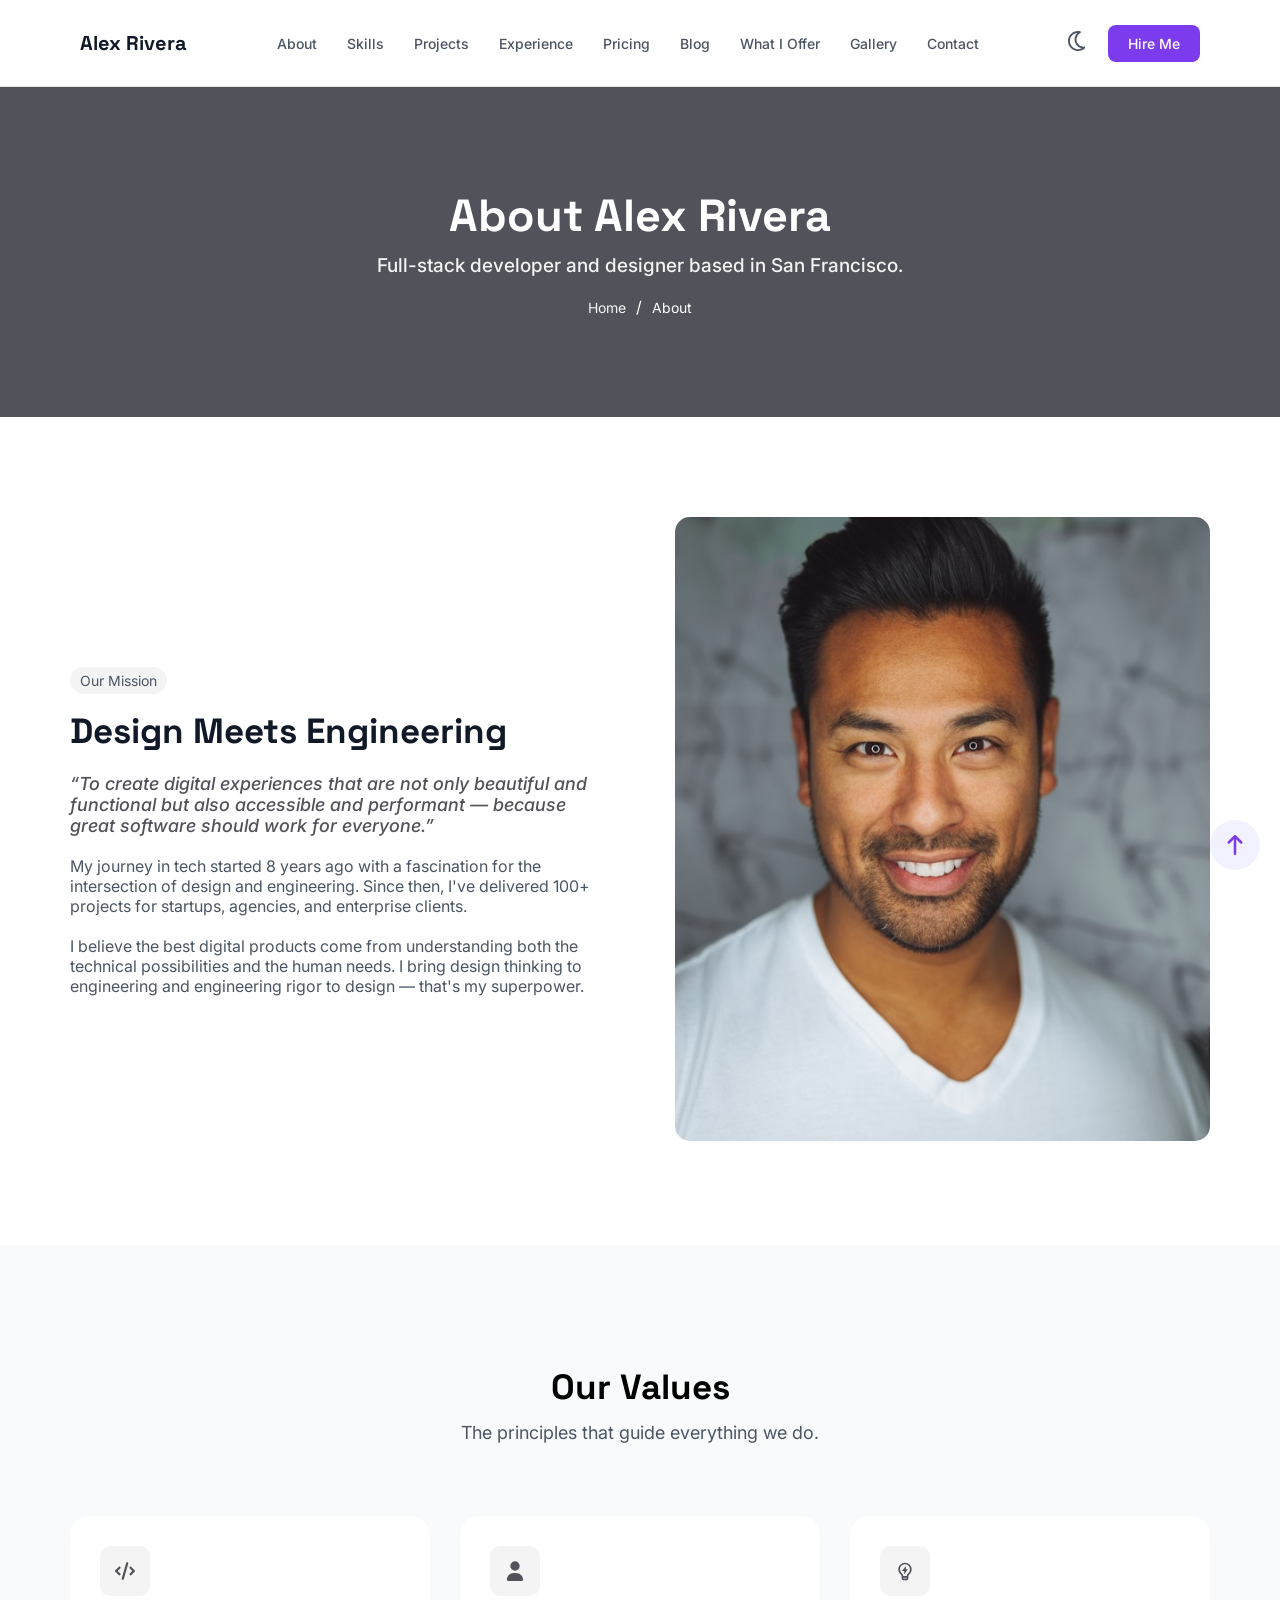
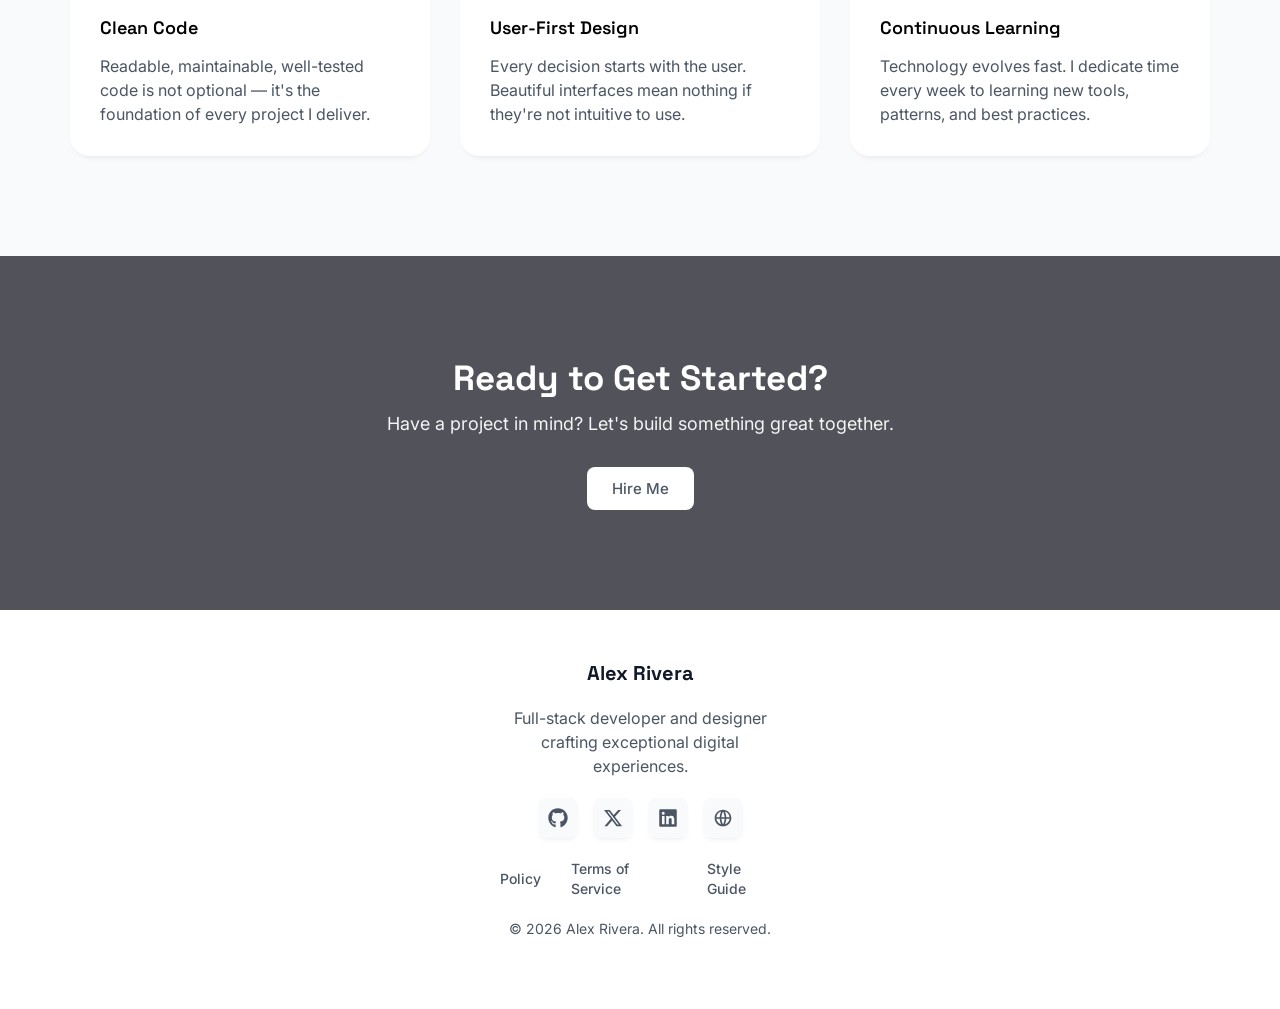
==== about.html @ 0b97845f "Uploading my first website" ====
<!DOCTYPE html>
<html lang="en">

<head>
    <meta charset="UTF-8">
    <meta name="viewport" content="width=device-width, initial-scale=1.0">

    <!-- layout-->
    <link rel="stylesheet" href="./CSS/layout.css">

    <!-- main -->
    <link rel="stylesheet" href="./CSS/main.css">

    <!-- about -->
    <link rel="stylesheet" href="./CSS/about.css">

    <title>About | Alex Rivera</title>
</head>

<body>
    <!-- header-section -->
    <div class="header">
        <nav class="navbar">
            <a href="#" class="nav-brand">Alex Rivera</a>
    
            <ul class="nav-menu">
                <li><a href="about.html">About</a></li>
                <li><a href="index.html #skills">Skills</a></li>
                <li><a href="index.html #projects">Projects</a></li>
                <li><a href="index.html #experience">Experience</a></li>
                <li><a href="pricing.html">Pricing</a></li>
                <li><a href="blog.html">Blog</a></li>
                <li><a href="service.html">What I Offer</a></li>
                <li><a href="gallery.html">Gallery</a></li>
                <li><a href="contact.html">Contact</a></li>
            </ul>
    
            <div class="theme-col">
                <div class="background-theme">
                    <span><svg fill="currentcolor" xmlns="http://www.w3.org/2000/svg" viewBox="0 0 512 512">
                            <path
                                d="M239.3 48.7c-107.1 8.5-191.3 98.1-191.3 207.3 0 114.9 93.1 208 208 208 33.3 0 64.7-7.8 92.6-21.7-103.4-23.4-180.6-115.8-180.6-226.3 0-65.8 27.4-125.1 71.3-167.3zM0 256c0-141.4 114.6-256 256-256 19.4 0 38.4 2.2 56.7 6.3 9.9 2.2 17.3 10.5 18.5 20.5s-4 19.8-13.1 24.4c-60.6 30.2-102.1 92.7-102.1 164.8 0 101.6 82.4 184 184 184 5 0 9.9-.2 14.8-.6 10.1-.8 19.6 4.8 23.8 14.1s2 20.1-5.3 27.1C387.3 484.8 324.8 512 256 512 114.6 512 0 397.4 0 256z" />
                        </svg></span>
                </div>
    
                <span><a href="index.html #hire me" class="cta-btn">Hire Me</a></span>
    
                <!-- navigation-btn -->
                <!-- checkbox -->
                <input type="checkbox" id="nav-toggle" class="nav-toggle">
                <!-- toggle-btn -->
                <label for="nav-toggle" class="nav-toggle-btn">
                    <span></span>
                    <span></span>
                    <span></span>
                </label>
                <!-- end -->
            </div>
    
        </nav>
    </div>
    <!-- end -->

    <!-- back-to-top -->
    <div class="back-to-top" id="back-to-top">
        <a href="" class="arrow-up"><svg fill="currentcolor" xmlns="http://www.w3.org/2000/svg" viewBox="0 0 384 512">
                <path
                    d="M214.6 9.4c-12.5-12.5-32.8-12.5-45.3 0l-160 160c-12.5 12.5-12.5 32.8 0 45.3s32.8 12.5 45.3 0L160 109.3 160 480c0 17.7 14.3 32 32 32s32-14.3 32-32l0-370.7 105.4 105.4c12.5 12.5 32.8 12.5 45.3 0s12.5-32.8 0-45.3l-160-160z" />
            </svg></a>
    </div>
    <!-- end -->

    <!-- about-hero -->
    <section class="about-hero">
        <h1>About Alex Rivera</h1>

        <p>Full-stack developer and designer based in San Francisco.</p>

        <nav>
            <ul>
                <li><a href="index.html" class="nav-link">home</a></li>
                <span>/</span>
                <li>about</li>
            </ul>
        </nav>
    </section>
    <!-- end -->

    <!-- about-mission -->
    <section class="about-mission">
        <div class="about-mission-row">
            <div class="about-mission-col">
                <h4>Our Mission</h4>
                <h2>Design Meets Engineering</h2>

                <em>“To create digital experiences that are not only beautiful and functional but also accessible and
                    performant — because great software should work for everyone.”</em>

                <p>My journey in tech started 8 years ago with a fascination for the intersection of design and
                    engineering. Since then,
                    I've delivered 100+ projects for startups, agencies, and enterprise clients.</p>

                <p>I believe the best digital products come from understanding both the technical possibilities and the
                    human needs. I
                    bring design thinking to engineering and engineering rigor to design — that's my superpower.</p>
            </div>

            <div class="about-mission-col">
                <div class="avatar">
                    <img src="./images/photo-1507003211169-0a1dd7228f2d.jpg" alt="">
                </div>
            </div>
        </div>
    </section>
    <!-- end -->

    <!-- about-values -->
    <section class="about-values">
        <div class="heading">
            <h2>Our Values</h2>
            <p>The principles that guide everything we do.</p>
        </div>

        <div class="about-values-row">
            <div class="values-card">
                <span class="values-icon"><svg fill="currentcolor" xmlns="http://www.w3.org/2000/svg"
                        viewBox="0 0 576 512">
                        <path
                            d="M360.8 1.2c-17-4.9-34.7 5-39.6 22l-128 448c-4.9 17 5 34.7 22 39.6s34.7-5 39.6-22l128-448c4.9-17-5-34.7-22-39.6zm64.6 136.1c-12.5 12.5-12.5 32.8 0 45.3l73.4 73.4-73.4 73.4c-12.5 12.5-12.5 32.8 0 45.3s32.8 12.5 45.3 0l96-96c12.5-12.5 12.5-32.8 0-45.3l-96-96c-12.5-12.5-32.8-12.5-45.3 0zm-274.7 0c-12.5-12.5-32.8-12.5-45.3 0l-96 96c-12.5 12.5-12.5 32.8 0 45.3l96 96c12.5 12.5 32.8 12.5 45.3 0s12.5-32.8 0-45.3L77.3 256 150.6 182.6c12.5-12.5 12.5-32.8 0-45.3z" />
                    </svg></span>

                <h3>Clean Code</h3>
                <p>Readable, maintainable, well-tested code is not optional — it's the foundation of every project I
                    deliver.</p>
            </div>

            <div class="values-card">
                <span class="values-icon"><svg fill="currentcolor" xmlns="http://www.w3.org/2000/svg"
                        viewBox="0 0 448 512">
                        <path
                            d="M224 248a120 120 0 1 0 0-240 120 120 0 1 0 0 240zm-29.7 56C95.8 304 16 383.8 16 482.3 16 498.7 29.3 512 45.7 512l356.6 0c16.4 0 29.7-13.3 29.7-29.7 0-98.5-79.8-178.3-178.3-178.3l-59.4 0z" />
                    </svg></span>

                <h3>User-First Design</h3>
                <p>Every decision starts with the user. Beautiful interfaces mean nothing if they're not intuitive to
                    use.</p>
            </div>

            <div class="values-card">
                <span class="values-icon"><svg xmlns="http://www.w3.org/2000/svg" viewBox="0 0 24 24"
                        fill="currentColor">
                        <path
                            d="M9.97308 18H14.0269C14.1589 16.7984 14.7721 15.8065 15.7676 14.7226C15.8797 14.6006 16.5988 13.8564 16.6841 13.7501C17.5318 12.6931 18 11.385 18 10C18 6.68629 15.3137 4 12 4C8.68629 4 6 6.68629 6 10C6 11.3843 6.46774 12.6917 7.31462 13.7484C7.40004 13.855 8.12081 14.6012 8.23154 14.7218C9.22766 15.8064 9.84103 16.7984 9.97308 18ZM14 20H10V21H14V20ZM5.75395 14.9992C4.65645 13.6297 4 11.8915 4 10C4 5.58172 7.58172 2 12 2C16.4183 2 20 5.58172 20 10C20 11.8925 19.3428 13.6315 18.2443 15.0014C17.624 15.7748 16 17 16 18.5V21C16 22.1046 15.1046 23 14 23H10C8.89543 23 8 22.1046 8 21V18.5C8 17 6.37458 15.7736 5.75395 14.9992ZM13 10.0048H15.5L11 16.0048V12.0048H8.5L13 6V10.0048Z">
                        </path>
                    </svg></span>

                <h3>Continuous Learning</h3>
                <p>Technology evolves fast. I dedicate time every week to learning new tools, patterns, and best
                    practices.</p>
            </div>
        </div>
    </section>
    <!-- end -->

    <!-- about_hire-me -->
    <section class="about_hire-me">
        <div class="heading">
            <h2>Ready to Get Started?</h2>
            <p>Have a project in mind? Let's build something great together.</p>
        </div>

        <span><a href="index.html #hire me" class="cta-btn">hire me</a></span>

    </section>
    <!-- end -->

    <!-- footer -->
    <footer>
        <span><a href="#" class="footer-name">Alex Rivera</a></span>
        <p>Full-stack developer and designer crafting exceptional digital experiences.</p>
        <div class="footer-row">
            <span><a href="#" class="footer-socials"><svg fill="currentcolor" xmlns="http://www.w3.org/2000/svg"
                        viewBox="0 0 512 512">
                        <path
                            d="M173.9 397.4c0 2-2.3 3.6-5.2 3.6-3.3 .3-5.6-1.3-5.6-3.6 0-2 2.3-3.6 5.2-3.6 3-.3 5.6 1.3 5.6 3.6zm-31.1-4.5c-.7 2 1.3 4.3 4.3 4.9 2.6 1 5.6 0 6.2-2s-1.3-4.3-4.3-5.2c-2.6-.7-5.5 .3-6.2 2.3zm44.2-1.7c-2.9 .7-4.9 2.6-4.6 4.9 .3 2 2.9 3.3 5.9 2.6 2.9-.7 4.9-2.6 4.6-4.6-.3-1.9-3-3.2-5.9-2.9zM252.8 8c-138.7 0-244.8 105.3-244.8 244 0 110.9 69.8 205.8 169.5 239.2 12.8 2.3 17.3-5.6 17.3-12.1 0-6.2-.3-40.4-.3-61.4 0 0-70 15-84.7-29.8 0 0-11.4-29.1-27.8-36.6 0 0-22.9-15.7 1.6-15.4 0 0 24.9 2 38.6 25.8 21.9 38.6 58.6 27.5 72.9 20.9 2.3-16 8.8-27.1 16-33.7-55.9-6.2-112.3-14.3-112.3-110.5 0-27.5 7.6-41.3 23.6-58.9-2.6-6.5-11.1-33.3 2.6-67.9 20.9-6.5 69 27 69 27 20-5.6 41.5-8.5 62.8-8.5s42.8 2.9 62.8 8.5c0 0 48.1-33.6 69-27 13.7 34.7 5.2 61.4 2.6 67.9 16 17.7 25.8 31.5 25.8 58.9 0 96.5-58.9 104.2-114.8 110.5 9.2 7.9 17 22.9 17 46.4 0 33.7-.3 75.4-.3 83.6 0 6.5 4.6 14.4 17.3 12.1 100-33.2 167.8-128.1 167.8-239 0-138.7-112.5-244-251.2-244zM105.2 352.9c-1.3 1-1 3.3 .7 5.2 1.6 1.6 3.9 2.3 5.2 1 1.3-1 1-3.3-.7-5.2-1.6-1.6-3.9-2.3-5.2-1zm-10.8-8.1c-.7 1.3 .3 2.9 2.3 3.9 1.6 1 3.6 .7 4.3-.7 .7-1.3-.3-2.9-2.3-3.9-2-.6-3.6-.3-4.3 .7zm32.4 35.6c-1.6 1.3-1 4.3 1.3 6.2 2.3 2.3 5.2 2.6 6.5 1 1.3-1.3 .7-4.3-1.3-6.2-2.2-2.3-5.2-2.6-6.5-1zm-11.4-14.7c-1.6 1-1.6 3.6 0 5.9s4.3 3.3 5.6 2.3c1.6-1.3 1.6-3.9 0-6.2-1.4-2.3-4-3.3-5.6-2z" />
                    </svg></a></span>

            <span><a href="#" class="footer-socials"><svg fill="currentcolor" xmlns="http://www.w3.org/2000/svg"
                        viewBox="0 0 448 512">
                        <path
                            d="M357.2 48L427.8 48 273.6 224.2 455 464 313 464 201.7 318.6 74.5 464 3.8 464 168.7 275.5-5.2 48 140.4 48 240.9 180.9 357.2 48zM332.4 421.8l39.1 0-252.4-333.8-42 0 255.3 333.8z" />
                    </svg></a></span>

            <span><a href="#" class="footer-socials"><svg fill="currentcolor" xmlns="http://www.w3.org/2000/svg"
                        viewBox="0 0 448 512">
                        <path
                            d="M416 32L31.9 32C14.3 32 0 46.5 0 64.3L0 447.7C0 465.5 14.3 480 31.9 480L416 480c17.6 0 32-14.5 32-32.3l0-383.4C448 46.5 433.6 32 416 32zM135.4 416l-66.4 0 0-213.8 66.5 0 0 213.8-.1 0zM102.2 96a38.5 38.5 0 1 1 0 77 38.5 38.5 0 1 1 0-77zM384.3 416l-66.4 0 0-104c0-24.8-.5-56.7-34.5-56.7-34.6 0-39.9 27-39.9 54.9l0 105.8-66.4 0 0-213.8 63.7 0 0 29.2 .9 0c8.9-16.8 30.6-34.5 62.9-34.5 67.2 0 79.7 44.3 79.7 101.9l0 117.2z" />
                    </svg></a></span>

            <span><a href="#" class="footer-socials"><svg xmlns="http://www.w3.org/2000/svg" viewBox="0 0 24 24"
                        fill="currentColor">
                        <path
                            d="M12 22C6.47715 22 2 17.5228 2 12C2 6.47715 6.47715 2 12 2C17.5228 2 22 6.47715 22 12C22 17.5228 17.5228 22 12 22ZM9.71002 19.6674C8.74743 17.6259 8.15732 15.3742 8.02731 13H4.06189C4.458 16.1765 6.71639 18.7747 9.71002 19.6674ZM10.0307 13C10.1811 15.4388 10.8778 17.7297 12 19.752C13.1222 17.7297 13.8189 15.4388 13.9693 13H10.0307ZM19.9381 13H15.9727C15.8427 15.3742 15.2526 17.6259 14.29 19.6674C17.2836 18.7747 19.542 16.1765 19.9381 13ZM4.06189 11H8.02731C8.15732 8.62577 8.74743 6.37407 9.71002 4.33256C6.71639 5.22533 4.458 7.8235 4.06189 11ZM10.0307 11H13.9693C13.8189 8.56122 13.1222 6.27025 12 4.24799C10.8778 6.27025 10.1811 8.56122 10.0307 11ZM14.29 4.33256C15.2526 6.37407 15.8427 8.62577 15.9727 11H19.9381C19.542 7.8235 17.2836 5.22533 14.29 4.33256Z">
                        </path>
                    </svg></a></span>
        </div>

        <div class="footer-nav">
            <span><a href="#" class="nav-link">Policy</a></span>
            <span><a href="#" class="nav-link">Terms of Service</a></span>
            <span><a href="#" class="nav-link">Style Guide</a></span>
        </div>

        <p class="copywright">
            © 2026 Alex Rivera. All rights reserved.
        </p>
    </footer>
    <!-- end -->
</body>

</html>
---- CSS/layout.css ----
/* header */
.header {
    position: sticky;
    top: 0;
    left: 0;
    z-index: 999;
}

.navbar {
    display: flex;
    align-items: center;
    justify-content: space-between;
    padding: 30px 80px;
    background: #fff;
    border-bottom: 1px solid rgb(228, 225, 225);
    position: relative;
}

.navbar .nav-brand {
    font-size: 20px;
    color: var(--black);
    font-weight: 700;
    font-family: var(--space-grotesk);
}

.navbar .nav-menu {
    display: flex;
    align-items: center;
    gap: 30px;
}

.navbar .nav-menu a {
    font-size: 14px;
    color: var(--primary-color);
    font-weight: 500;
}

.theme-col {
    display: flex;
    align-items: center;
    gap: 20px;
}

.theme-col .background-theme {
    color: var(--primary-color);
}

.theme-col .cta-btn {
    padding: 10px 20px;
    font-size: 14px;
    font-weight: 500;
    background: var(--secondary-color);
    border-radius: 8px;
    color: #fff;
}

.nav-toggle {
    position: absolute;
    opacity: 0;
    pointer-events: none;
}

.nav-toggle-btn {
    display: none;
    flex-direction: column;
    gap: 5px;
    padding: 4px;
}

.nav-toggle-btn span {
    display: block;
    width: 20px;
    height: 2px;
    background: #000000;
    border-radius: 2px;
    transition: 1s ease;
}

/* mobiles */
@media (max-width: 1024px) {
    .navbar {
        padding: 30px;
    }

    .navbar .nav-menu {
        gap: 20px;
    }
}

@media (max-width: 768px) {

    .navbar {
        padding: 30px;
    }

    .nav-toggle-btn {
        display: flex;
    }

    .navbar .nav-menu {
        position: absolute;
        top: 100%;
        left: 0;
        width: 100%;
        background: #141413;
        flex-direction: column;
        align-items: flex-start;
        max-height: 0;
        gap: 2px;
        display: none;
        transition: max-height 0.3s ease;
    }


    .nav-menu a {
        color: #fff;
        text-align: left;
        display: block;
        padding: 10px;
    }

    .nav-toggle:checked~.nav-toggle-btn span {
        background: red;
    }

    .nav-toggle:checked~.nav-toggle-btn span:nth-child(1) {
        transform: rotate(45deg) translate(5px, 5px);
    }

    .nav-toggle:checked~.nav-toggle-btn span:nth-child(2) {
        opacity: 0;

    }

    .nav-toggle:checked~.nav-toggle-btn span:nth-child(3) {
        transform: rotate(-45deg) translate(5px, -5px);
    }
}

@media (max-width: 425px) {
    .navbar {
        padding: 30px 16px;
    }

    .theme-col {
        gap: 7px;
    }

    .theme-col .cta-btn {
        display: none;
    }
}

/* end */
.back-to-top {

    svg {
        width: 20px;
        height: 20px;
    }

    .arrow-up {
        width: 50px;
        height: 50px;
        background: #7c73ff1a;
        color: var(--secondary-color);
        display: flex;
        align-items: center;
        justify-content: center;
        /* padding: 10px; */
        border-radius: 50%;
        position: fixed;
        bottom: 30px;
        right: 20px;
        z-index: 1;
        scroll-behavior: smooth;
    }
}

/* end */

/* footer */
footer {
    padding: 50px 500px;
    display: flex;
    align-items: center;
    justify-content: center;
    flex-direction: column;
}

footer .footer-name {
    font-size: 20px;
    font-weight: 700;
    color: var(--black);
    text-decoration: none;
    font-family: var(--space-grotesk);
    display: block;
    padding-bottom: 20px;
}

footer p {
    font-size: 16px;
    line-height: 1.5;
    padding-bottom: 20px;
    color: var(--primary-color);
    font-weight: 400;
    text-align: center;
}

.footer-row {
    display: flex;
    align-items: center;
    gap: 15px;
}

.footer-row .footer-socials {
    display: inline-block;
    width: 40px;
    height: 40px;
    background: var(--light-background);
    box-shadow: var(--tw-shadow-color);
    border-radius: 8px;
    display: flex;
    align-items: center;
    justify-content: center;
    transition: 0.5s;
    color: var(--primary-color);
    transition: 0.5s ease;
}

footer .footer-socials:hover {
    background: #7c73ff1a;
    color: var(--secondary-color);
}

.footer-nav {
    padding: 20px 0px;
    display: flex;
    align-items: center;
    gap: 30px;
}

.footer-nav .nav-link {
    text-decoration: none;
    color: var(--primary-color);
    font-size: 14px;
    font-weight: 500;
    transition: 0.5s;
}

.footer-nav .nav-link:hover {
    color: var(--black);
}

footer .copywright {
    text-align: center;
    font-size: 14px;
    color: var(--primary-color);
}

/* MOBILE RESPONSIVE */
@media (max-width: 1024px) {
    footer {
        padding: 50px 30px;
    }

    footer p {
        width: 40%;
    }
}

@media (max-width: 768px) {
    footer {
        padding: 50px 30px;
    }

    footer p {
        width: 50%;
    }
}

@media (max-width: 425px) {
    footer {
        padding: 30px 16px;
    }

    footer p {
        width: 100%;
    }

    .footer-nav .nav-link {
        font-size: 12px;
    }
}

/* end */
---- CSS/main.css ----
/*inter-Grotesk-fonts  */
@import url('https://fonts.googleapis.com/css2?family=Inter:ital,opsz,wght@0,14..32,100..900;1,14..32,100..900&family=Space+Grotesk:wght@300..700&display=swap');

:root {
    --black: #111827;
    --white: #fff;
    --light-color: #f4f4f5;
    --light-background: #f9fafb;
    --gray-white:#E5E7EB;
    --primary-color: #4b5563;
    --secondary-color: #7c3bed;
    --secondary-lg-color: #ab7aff;
    --dark-bg-col: #6418e7;
    --tw-shadow-color: 0 4px 6px -4px #0000001a;
    --size-md: 20px;
    --size-sm: 10px;
    --color-blue-700: #452ccf;
    --space-grotesk: "Space grotesk", system-ui, sans-serif;
    --background: #52525b;
}

* {
    padding: 0;
    margin: 0;
    box-sizing: border-box;
    font-family: "inter", system-ui, sans-serif;
    /* font-family: "Space grotesk",system-ui, sans-serif;  */

}

html {
    scroll-behavior: smooth;
}

.heading {
    padding-top: 100px;
    text-align: center;
}

.heading em {
    font-style: normal;
    color: var(--secondary-color);
    padding: 6px 12px;
    font-size: 14px;
    font-weight: 500;
    border-radius: 15px;
    background: #3609ff18;
    display: inline-block;
    margin-bottom: 15px;
    font-family: var(--space-grotesk);
}

.heading h2 {
    font-size: 35px;
    font-weight: 900;
    margin-bottom: 10px;
    font-family: var(--space-grotesk);
}

.heading p {
    font-size: 18px;
    color: var(--primary-color);
    line-height: 1.5;
    font-weight: 400;
}

@media (max-width: 320px) {
    .heading h2{
        font-size: 30px;
    }
}

svg {
    width: 20px;
    height: 20px;
}

section {
    padding: 0px 70px 100px;
}

a{
    text-decoration: none;
}

li{
    list-style-type: none;
}
---- CSS/about.css ----
/* about-hero */
.about-hero {
    padding-top: 100px;
    display: flex;
    align-items: center;
    justify-content: center;
    flex-direction: column;
    width: 100%;
    height: auto;
    background: var(--background);
}

.about-hero h1 {
    color: var(--white);
    font-size: 45px;
    font-weight: 800;
    padding-bottom: 10px;
    font-family: var(--space-grotesk);
}

.about-hero p {
    color: var(--light-color);
    font-size: 19px;
    font-weight: 500;
    padding-bottom: 20px;
}

.about-hero nav ul {
    display: flex;
    align-items: center;
    gap: 10px;
    list-style: none;
    color: var(--white);
}

.about-hero nav li {
    text-transform: capitalize;
    font-size: 14px;
}

.about-hero .nav-link {
    text-decoration: none;
    color: var(--light-color);
    transition: 0.5s;
}

.about-hero .nav-link:hover {
    color: var(--white);
}

/* MOBILE RESPONSIVE */
@media (max-width:425px) {
.about-hero {
        padding: 100px 16px;
    }

    .about-hero h1 {
        font-size: 30px;
    }

    .about-hero p{
        font-size: 17px;
        text-align: center;
    }
}

/* end */

.about-mission {
    padding: 100px 70px;
}

.about-mission-row {
    display: grid;
    grid-template-columns: 1fr 1fr;
    gap: 70px;
}

.about-mission-col:first-child {
    padding-top: 150px;
}

.about-mission-col h4 {
    display: block;
    margin-bottom: 15px;
    width: fit-content;
    font-weight: 400;
    color: var(--primary-color);
    padding: 5px 10px;
    border-radius: 15px;
    font-size: 14px;
    background: var(--light-color);
}

.about-mission-col h2 {
    padding-bottom: 20px;
    width: fit-content;
    font-weight: 800;
    color: var(--black);
    text-transform: capitalize;
    font-family: var(--space-grotesk);
    font-size: 35px;
}

.about-mission-col em {
    display: block;
    padding-bottom: 20px;
    font-weight: 500;
    color: var(--background);
    font-family: "inter", system-ui, sans-serif;
    font-size: 18px;
}

.about-mission-col p {
    padding-bottom: 20px;
    font-weight: 400;
    color: var(--primary-color);
    font-size: 16px;
}

.about-mission-col .avatar img {
    max-width: 100%;
    height: auto;
    border-radius: 15px;
}


/* MOBILE RESPONSIVE */
@media (max-width: 1024px) {
    .about-mission {
        padding: 100px 30px;
    }

    .about-mission-col:first-child {
        padding-top: 50px;
    }
}

@media (max-width:768px) {
    .about-mission {
        padding: 100px 20px;
    }

    .about-mission-row {
        grid-template-columns: 1fr;
    }

    .about-mission-col .avatar img {
        width: 100%;
    }
}

/* end */

/* about-values */
.about-values {
    background: var(--light-background);
    padding: 20px 70px 100px;
}

.about-values-row {
    padding-top: 70px;
    display: grid;
    grid-template-columns: repeat(3, 1fr);
    gap: 30px;
}

.values-card {
    background: var(--white);
    padding: 30px;
    border-radius: 20px;
    box-shadow: var(--tw-shadow-color);
}

.values-card .values-icon {
    margin-bottom: 20px;
    width: 50px;
    height: 50px;
    border-radius: 10px;
    background: var(--light-color);
    color: var(--background);
    display: flex;
    align-items: center;
    justify-content: center;

}

.values-card h3 {
    padding-bottom: 15px;
    font-size: 18px;
    font-family: var(--space-grotesk);
    font-weight: 600;
}

.values-card p {
    line-height: 1.5;
    color: var(--primary-color);
}

/* MOBILE RESPONSIVE */
@media (max-width:768px) {
    .about-values {
        padding: 20px 20px 100px;
    }
}

@media (max-width:425px) {
    .about-values {
        padding: 20px 16px 100px;
    }

    .about-values-row {
        grid-template-columns: 1fr;
    }
}

/* end */

/* about_hire-me */
.about_hire-me {
    background: var(--background);
    display: flex;
    align-items: center;
    justify-content: center;
    flex-direction: column;
}

.about_hire-me .heading {
    padding-bottom: 30px;

    h2 {
        color: var(--white);
    }

    p {
        color: var(--light-color);
    }
}

.about_hire-me .cta-btn {
    display: block;
    text-decoration: none;
    text-transform: capitalize;
    font-size: 15px;
    font-weight: 500;
    padding: 12px 25px;
    border-radius: 8px;
    background: var(--white);
    color: var(--primary-color);
    transition: 0.5s;
}

.about_hire-me .cta-btn:hover {
    background: var(--light-color);
}

/* MOBILE RESPONSIVE */
@media (max-width: 425px) {
    .about_hire-me {
        padding: 70px 16px;
    }

    .about_hire-me .heading {
        padding-top: 0px;
    }
}

/* end */
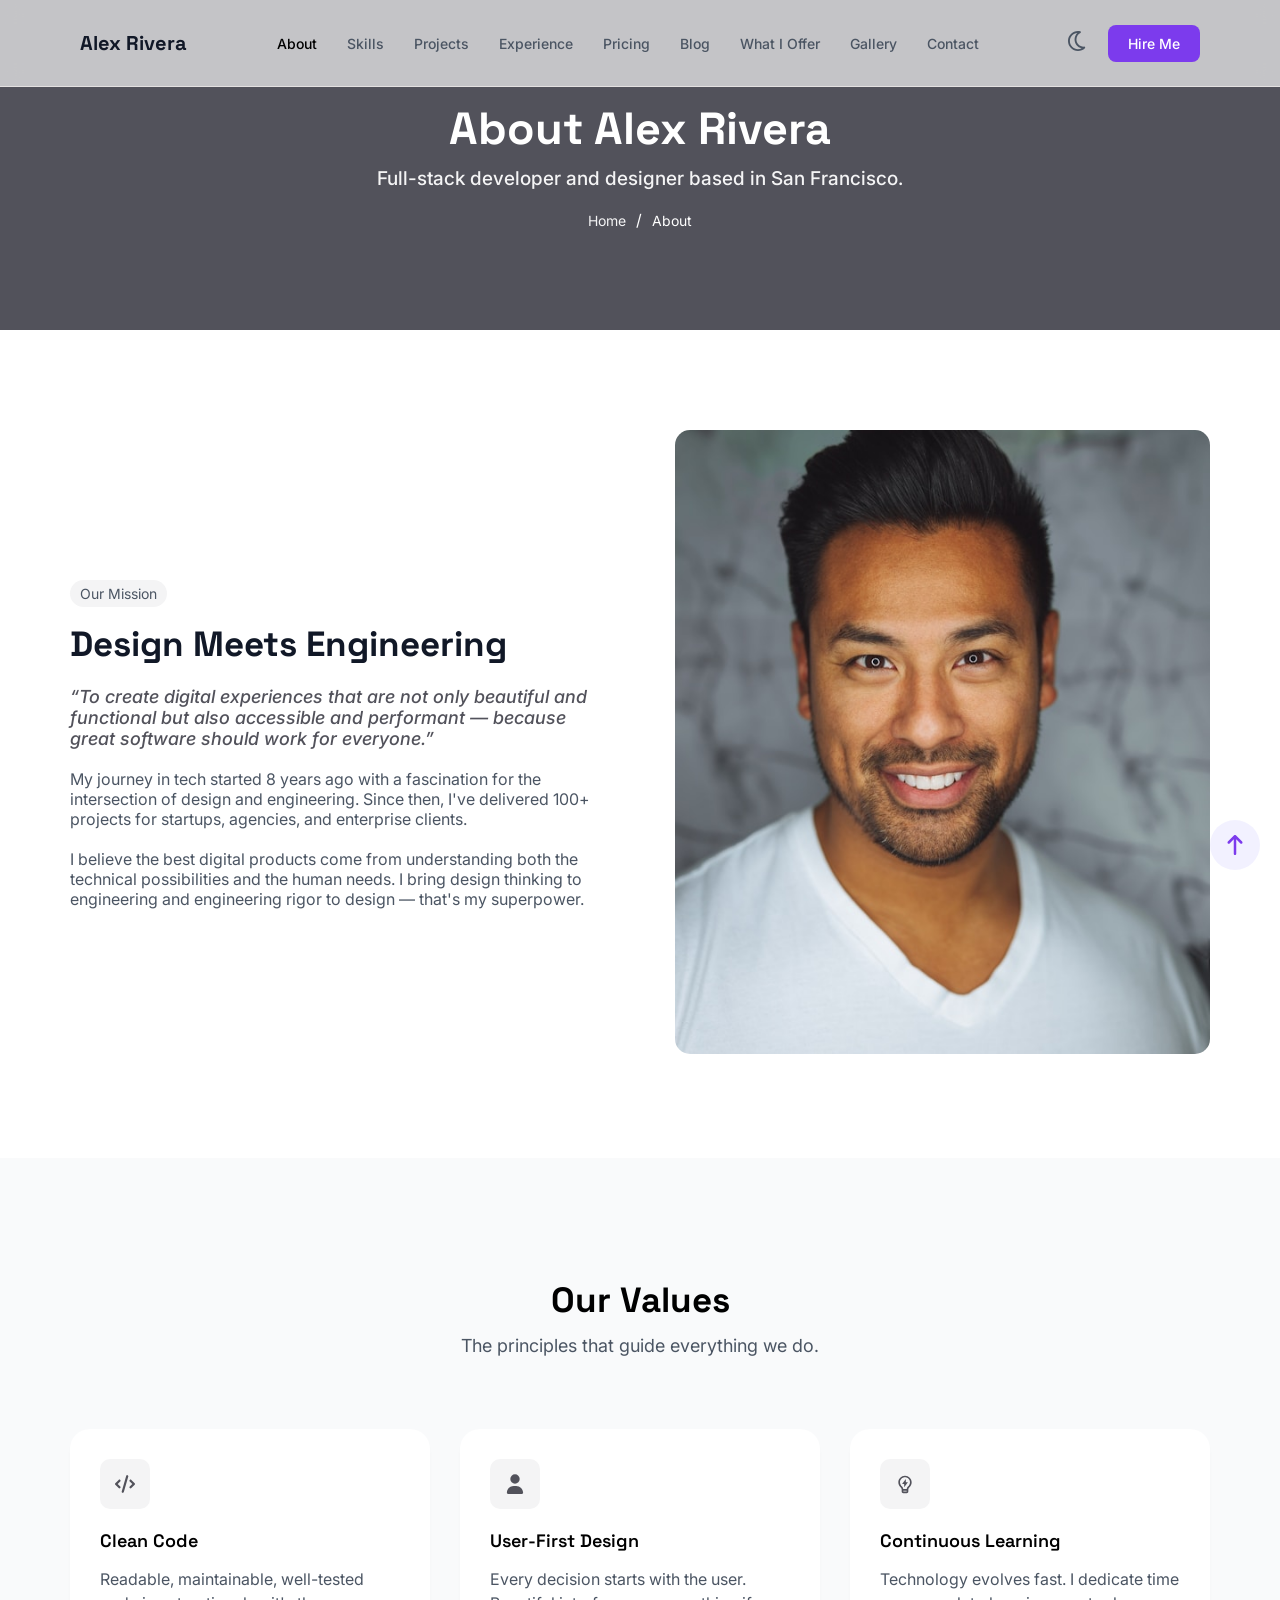
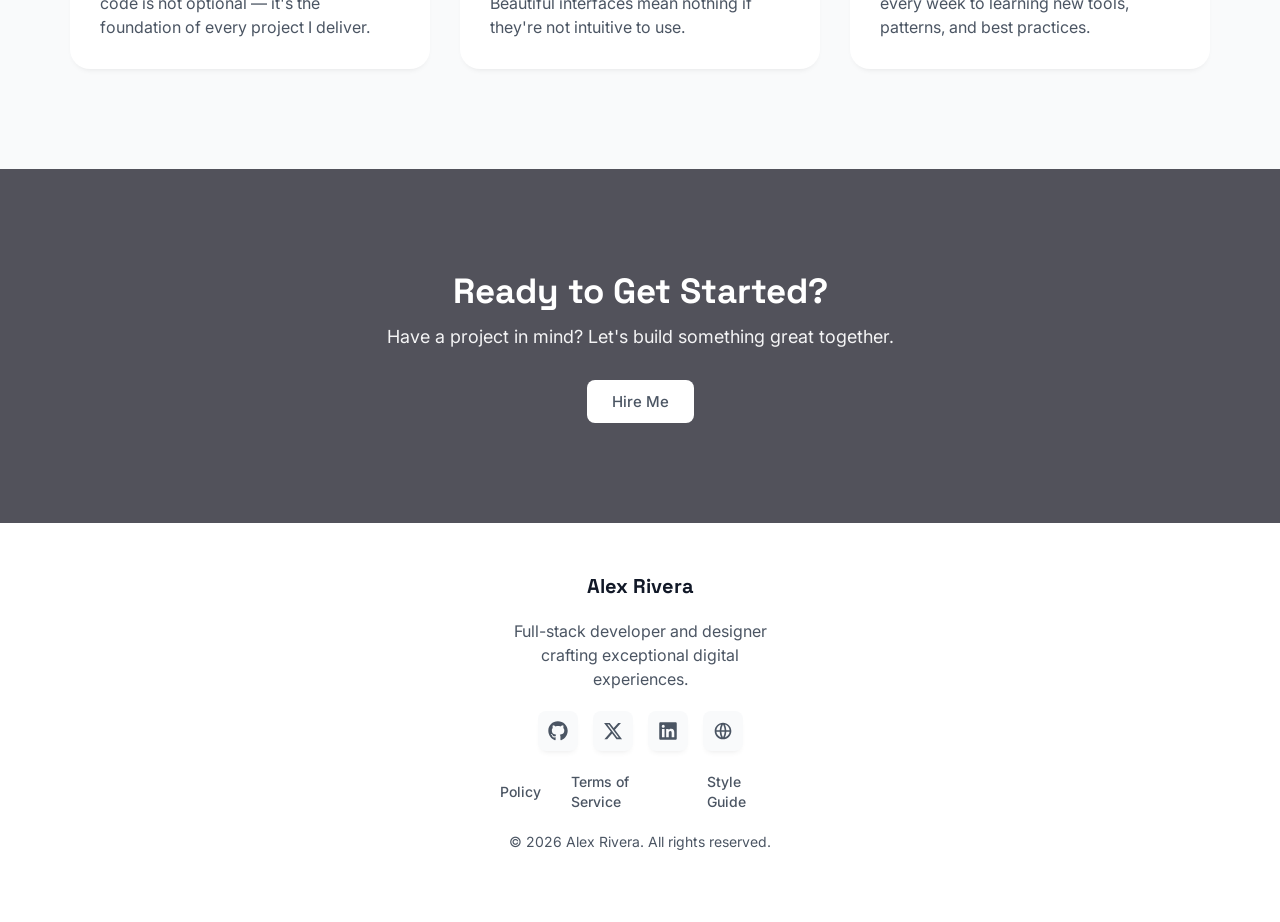
==== commit 5b7d2035: "Modified my nav toggler btn" ====
--- a/about.html
+++ b/about.html
@@ -20,44 +20,47 @@
 <body>
     <!-- header-section -->
     <div class="header">
-        <nav class="navbar">
-            <a href="#" class="nav-brand">Alex Rivera</a>
-    
-            <ul class="nav-menu">
-                <li><a href="about.html">About</a></li>
-                <li><a href="index.html #skills">Skills</a></li>
-                <li><a href="index.html #projects">Projects</a></li>
-                <li><a href="index.html #experience">Experience</a></li>
-                <li><a href="pricing.html">Pricing</a></li>
-                <li><a href="blog.html">Blog</a></li>
-                <li><a href="service.html">What I Offer</a></li>
-                <li><a href="gallery.html">Gallery</a></li>
-                <li><a href="contact.html">Contact</a></li>
-            </ul>
-    
-            <div class="theme-col">
-                <div class="background-theme">
-                    <span><svg fill="currentcolor" xmlns="http://www.w3.org/2000/svg" viewBox="0 0 512 512">
-                            <path
-                                d="M239.3 48.7c-107.1 8.5-191.3 98.1-191.3 207.3 0 114.9 93.1 208 208 208 33.3 0 64.7-7.8 92.6-21.7-103.4-23.4-180.6-115.8-180.6-226.3 0-65.8 27.4-125.1 71.3-167.3zM0 256c0-141.4 114.6-256 256-256 19.4 0 38.4 2.2 56.7 6.3 9.9 2.2 17.3 10.5 18.5 20.5s-4 19.8-13.1 24.4c-60.6 30.2-102.1 92.7-102.1 164.8 0 101.6 82.4 184 184 184 5 0 9.9-.2 14.8-.6 10.1-.8 19.6 4.8 23.8 14.1s2 20.1-5.3 27.1C387.3 484.8 324.8 512 256 512 114.6 512 0 397.4 0 256z" />
-                        </svg></span>
-                </div>
-    
+        <a href="#" class="nav-brand">Alex Rivera</a>
+    
+        <nav class="navbar" id="navbar-menu">
+            <div class="overlay">
+                <ul class="nav-menu">
+                    <li><a href="about.html" class="active">About</a></li>
+                    <li><a href="index.html #skills">Skills</a></li>
+                    <li><a href="index.html #projects">Projects</a></li>
+                    <li><a href="index.html #experience">Experience</a></li>
+                    <li><a href="pricing.html">Pricing</a></li>
+                    <li><a href="blog.html">Blog</a></li>
+                    <li><a href="service.html">What I Offer</a></li>
+                    <li><a href="gallery.html">Gallery</a></li>
+                    <li><a href="contact.html">Contact</a></li>
+                </ul>
                 <span><a href="index.html #hire me" class="cta-btn">Hire Me</a></span>
-    
-                <!-- navigation-btn -->
-                <!-- checkbox -->
-                <input type="checkbox" id="nav-toggle" class="nav-toggle">
-                <!-- toggle-btn -->
-                <label for="nav-toggle" class="nav-toggle-btn">
-                    <span></span>
-                    <span></span>
-                    <span></span>
-                </label>
-                <!-- end -->
-            </div>
-    
+            </div>
         </nav>
+    
+        <div class="theme-col">
+            <div class="background-theme">
+                <span><svg fill="currentcolor" xmlns="http://www.w3.org/2000/svg" viewBox="0 0 512 512">
+                        <path
+                            d="M239.3 48.7c-107.1 8.5-191.3 98.1-191.3 207.3 0 114.9 93.1 208 208 208 33.3 0 64.7-7.8 92.6-21.7-103.4-23.4-180.6-115.8-180.6-226.3 0-65.8 27.4-125.1 71.3-167.3zM0 256c0-141.4 114.6-256 256-256 19.4 0 38.4 2.2 56.7 6.3 9.9 2.2 17.3 10.5 18.5 20.5s-4 19.8-13.1 24.4c-60.6 30.2-102.1 92.7-102.1 164.8 0 101.6 82.4 184 184 184 5 0 9.9-.2 14.8-.6 10.1-.8 19.6 4.8 23.8 14.1s2 20.1-5.3 27.1C387.3 484.8 324.8 512 256 512 114.6 512 0 397.4 0 256z" />
+                    </svg></span>
+            </div>
+    
+            <span><a href="index.html #hire me" class="cta-btn">Hire Me</a></span>
+    
+            <!-- navigation-btn -->
+            <!-- checkbox -->
+            <input type="checkbox" id="nav-toggle" class="nav-toggle">
+            <!-- toggle-btn -->
+            <label for="nav-toggle" class="nav-toggle-btn" id="menu-btn">
+                <span></span>
+                <span></span>
+                <span></span>
+            </label>
+            <!-- end -->
+        </div>
+    
     </div>
     <!-- end -->
 
@@ -216,6 +219,9 @@
         </p>
     </footer>
     <!-- end -->
+
+    <!-- JAVASCRIPT -->
+    <script src="intro.js"></script>
 </body>
 
 </html>
--- a/CSS/layout.css
+++ b/CSS/layout.css
@@ -1,28 +1,28 @@
 /* header */
 .header {
-    position: sticky;
+    position: fixed;
     top: 0;
     left: 0;
     z-index: 999;
-}
-
-.navbar {
     display: flex;
     align-items: center;
     justify-content: space-between;
     padding: 30px 80px;
-    background: #fff;
+    background: oklch(100% 0.00011 271.152 / 0.664);
     border-bottom: 1px solid rgb(228, 225, 225);
-    position: relative;
-}
-
-.navbar .nav-brand {
+    /* position: relative; */
+    width: 100%;
+    backdrop-filter: blur(10px);
+}
+
+.header .nav-brand {
     font-size: 20px;
     color: var(--black);
     font-weight: 700;
     font-family: var(--space-grotesk);
 }
 
+
 .navbar .nav-menu {
     display: flex;
     align-items: center;
@@ -33,7 +33,28 @@
     font-size: 14px;
     color: var(--primary-color);
     font-weight: 500;
-}
+    transition: 0.4s;
+}
+
+.navbar .nav-menu a:hover {
+   color: var(--color-blue-700);
+}
+
+.navbar .nav-menu .active {
+   color:#000;
+}
+
+.navbar .cta-btn {
+    padding: 12px 20px;
+    font-size: 14px;
+    display: none;
+    text-align: center;
+    font-weight: 500;
+    background: var(--secondary-color);
+    border-radius: 8px;
+    color: #fff;
+}
+
 
 .theme-col {
     display: flex;
@@ -78,7 +99,7 @@
 
 /* mobiles */
 @media (max-width: 1024px) {
-    .navbar {
+    .header {
         padding: 30px;
     }
 
@@ -89,34 +110,52 @@
 
 @media (max-width: 768px) {
 
-    .navbar {
+    .header {
         padding: 30px;
+        border-bottom: 1px solid rgb(192, 190, 190);
     }
 
     .nav-toggle-btn {
         display: flex;
     }
 
-    .navbar .nav-menu {
-        position: absolute;
-        top: 100%;
+    .overlay {
+        backdrop-filter: blur(40px);
+
+    }
+
+    .navbar {
+        position: fixed;
+        top: -900%;
         left: 0;
         width: 100%;
-        background: #141413;
-        flex-direction: column;
-        align-items: flex-start;
-        max-height: 0;
-        gap: 2px;
-        display: none;
-        transition: max-height 0.3s ease;
-    }
-
-
-    .nav-menu a {
-        color: #fff;
+        transition: 0.5s;
+        background: oklch(100% 0.00011 271.152 / 0.664);
+        height: 100vh;
+
+        .nav-menu {
+            margin: 35px 50px 0px 20px;
+            width: 100%;
+            padding-bottom: 35px;
+            flex-direction: column;
+            align-items: flex-start;
+            gap: 25px;
+            transition: max-height 0.3s ease;
+            border-bottom: 1px solid rgb(223, 220, 220);
+        }
+    }
+
+
+    .navbar .nav-menu a {
+        color: #111827;
         text-align: left;
         display: block;
-        padding: 10px;
+        font-size: 16px;
+    }
+
+    .navbar .cta-btn {
+        margin: 10px 20px;
+        display: block;
     }
 
     .nav-toggle:checked~.nav-toggle-btn span {
@@ -135,10 +174,14 @@
     .nav-toggle:checked~.nav-toggle-btn span:nth-child(3) {
         transform: rotate(-45deg) translate(5px, -5px);
     }
+
+    .displayNav {
+        top: 100%;
+    }
 }
 
 @media (max-width: 425px) {
-    .navbar {
+    .header {
         padding: 30px 16px;
     }
 
